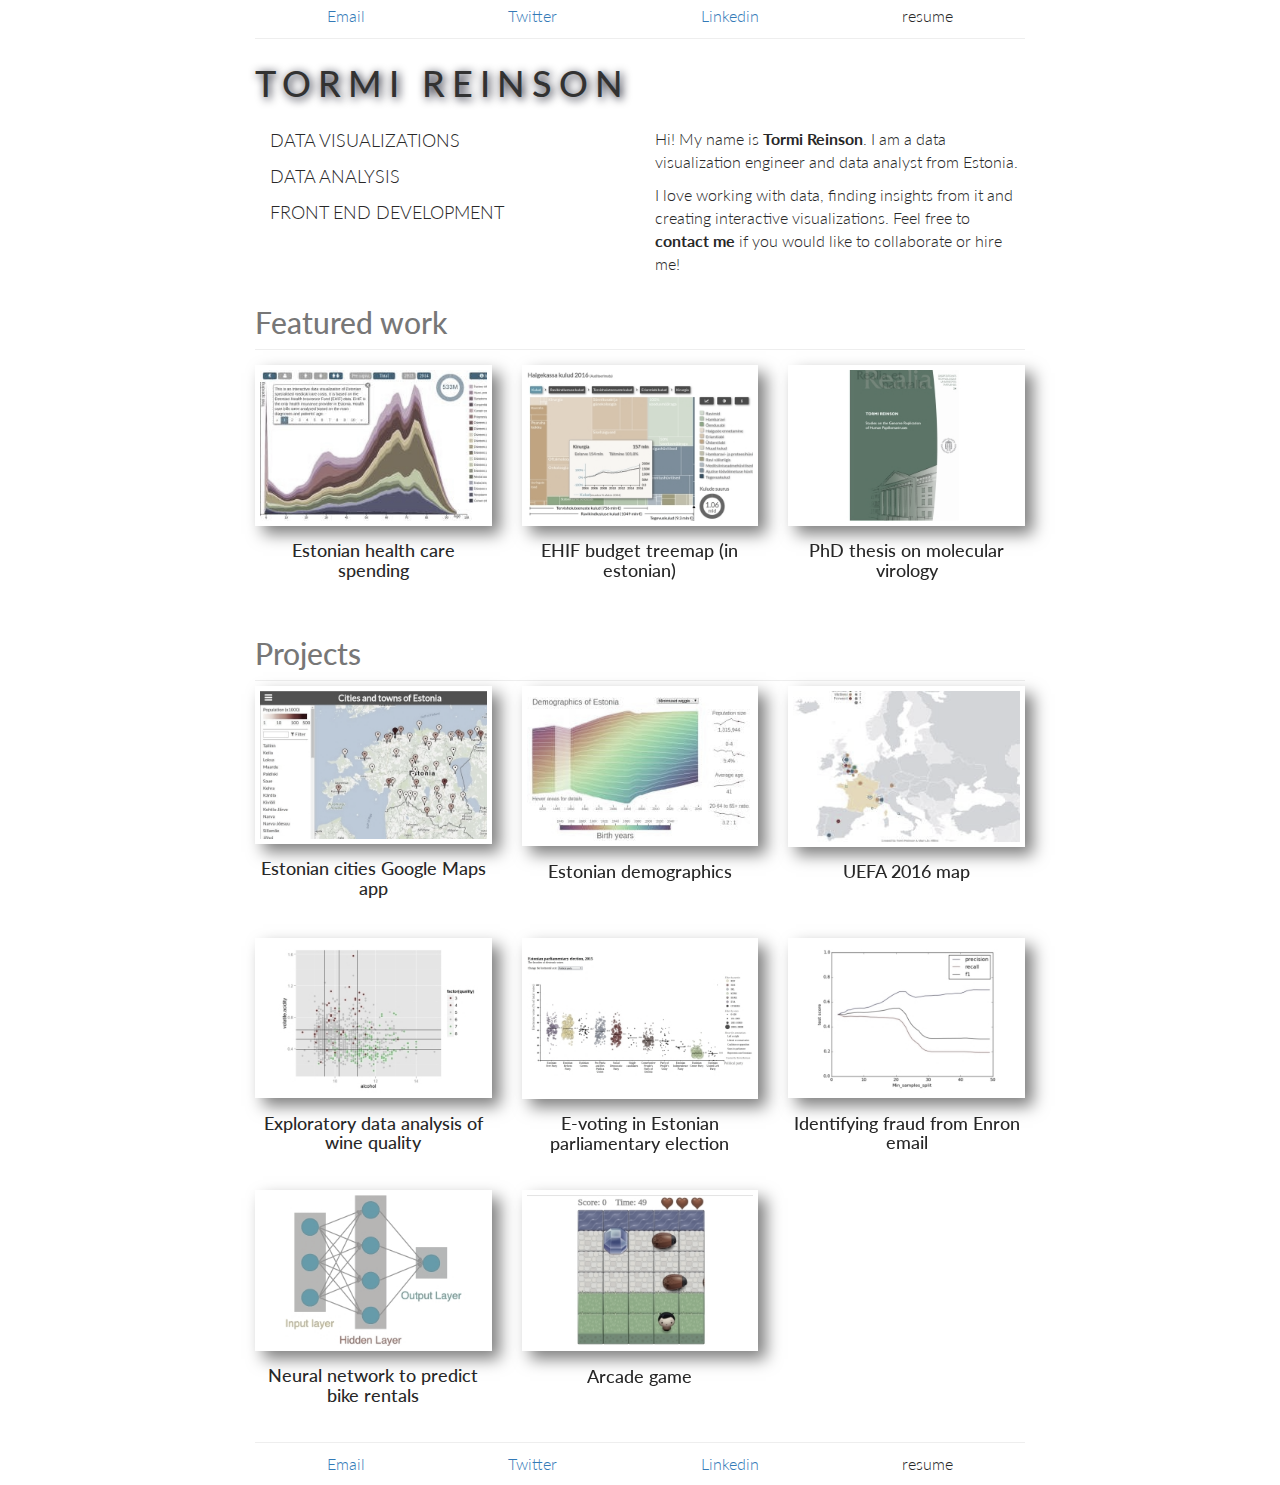
==== index.html @ 82fecbe2 "Small changes" ====
<!DOCTYPE html>
<html>
<head>
	<meta charset="utf-8">
	<meta name="author" content="Tormi Reinson">
    <meta http-equiv="X-UA-Compatible" content="IE=edge">
	<meta name="viewport" content="width=device-width, minimum-scale=1.0, initial-scale=1.0, user-scalable=yes">
	<title>Tormi Reinson web site</title>
    <link href="https://fonts.googleapis.com/css?family=Lato:100,300" rel="stylesheet">
    <link href="css/bootstrap.min.css" rel="stylesheet">
  	<link rel="stylesheet" href="css/styles.css" />
    <script src="https://d3js.org/d3.v4.js"></script>
    <script src="js/jquery-3.2.0.min.js"></script>
    <script src="js/script.js"></script>
    <script src="https://maxcdn.bootstrapcdn.com/bootstrap/3.3.7/js/bootstrap.min.js" integrity="sha384-Tc5IQib027qvyjSMfHjOMaLkfuWVxZxUPnCJA7l2mCWNIpG9mGCD8wGNIcPD7Txa" crossorigin="anonymous"></script>
    <script src="js/photo-gallery.js"></script>
</head>
<body>
    <header class="container">
        <div class="row">
            <div class="col-md-12 contacts">
                <div><a href="mailto:tormi.reinson@gmail.com?Subject=Hi!" target="_top">Email</a></div>
                <div><a href="https://twitter.com/tormireinson"> Twitter </a></div>
                <div><a href="https://www.linkedin.com/in/tormireinson/">Linkedin</a> </div>
                <div>resume</div>
            </div>
        </div>
        <div class="row hr-row" id="first-hr">
            <div class="col-md-12 hr-cols">
                <hr>
            </div>
        </div>
        <div class="row my-name">
            <div class="col-md-12">
                <h1 class="text-uppercase">Tormi Reinson</h1>
            </div>
        </div>

        <div class="row">
            <div class="col-xs-12 col-sm-5 col-md-6 keyword-wrapper">
                <p class="text-uppercase">Data visualizations</p>
                <p class="text-uppercase">Data analysis</p>
                <p class="text-uppercase">Front end development</p>
            </div>
            <div class="col-xs-12 featured-title-cols mobile-hi">
                    <h2 class="text-muted">Hi!</h2>
            </div>
            <div class="col-xs-12 mobile-hi">
                <hr>
            </div>
            <div class="row hello-text">
                <div class="col-xs-10 col-sm-7 col-md-6 my-introduction">
                    <p>Hi! My name is <b>Tormi Reinson</b>. I am a data visualization engineer and data analyst from Estonia. </p>
                    <p>I love working with data, finding insights from it and creating interactive visualizations. Feel free to <b>contact me</b> if you would like to collaborate or hire me!</p>
                </div>
            </div>
        </div>


    </header>
    <main>
        <section class="featured-work container">
            <div class="row featured-title-row">
                <div class="col-md-4 featured-title-cols">
                    <h2 class="text-muted">Featured work</h2>
                </div>
            </div>
            <div class="row hr-row" id="second-hr">
                <div class="col-md-12 hr-cols">
                    <hr>
                </div>
            </div>
            <div class="row featured-list">
                <div class="col-xs-12 col-sm-6 col-md-4 text-center link-wrapper" id="dgns" >
                    <div class="link-image">
                        <img class="img-responsive center-block " srcset="img/ehif_2x.jpg 2x" src="img/ehif.jpg" alt="Estonian health care spending graph">
                    </div>
                    <h4> Estonian health care spending </h4>
                </div>
                <div class="col-xs-12 col-sm-6 col-md-4 text-center link-wrapper" id="ehifBudget">
                    <div class="link-image">
                        <img class="img-responsive center-block" srcset="img/budget_2x.jpg 2x" src="img/budget.jpg" alt="">
                    </div>
                    <h4> EHIF budget treemap (in estonian)</h4>
                </div>
                <div class="col-xs-12 col-sm-6 col-md-4 text-center link-wrapper" id="phd" >
                    <div class="link-image">
                        <img class="img-responsive center-block" srcset="img/phd_2x.jpg 2x" src="img/phd.jpg" alt="Phd thesis thumbnail">
                    </div>
                    <h4> PhD thesis on molecular virology</h4>
                </div>
            </div>
        </section>
        <section class="projects container ">
            <div class="row featured-title-row">
                <div class="col-md-4 featured-title-cols">
                    <h2 class="text-muted">Projects</h2>
                </div>
            </div>
            <div class="row hr-row" id="third-hr">
                <div class="col-md-12 hr-cols">
                    <hr>
                </div>
            </div>
            <div class="row project-list ">
                <div class="col-xs-12 col-sm-6 col-md-4 text-center link-wrapper" id="googleMaps" >
                    <div class="link-image">
                        <img class="img-responsive center-block" srcset="img/udacity_map_2x.jpg 2x" src="img/udacity_map.jpg" alt="Google maps app thumbnail">
                    </div>
                    <h4> Estonian cities Google Maps app</h4>
                </div>
                <div class="col-xs-12 col-sm-6 col-md-4 text-center link-wrapper" id="demographics" >
                    <div class="link-image">
                        <img class="img-responsive center-block" srcset="img/demographics_2x.jpg 2x" src="img/demographics.jpg" alt="Estonian demographics graph">
                    </div>
                    <h4> Estonian demographics</h4>
                </div>
                <div class="col-xs-12 col-sm-6 col-md-4 text-center link-wrapper" id="uefa">
                    <div class="link-image">
                        <img  class="img-responsive center-block" srcset="img/map_2x.jpg 2x" src="img/map.jpg" alt="UEFA euro 2016 map">
                    </div>
                    <h4> UEFA 2016 map </h4>
                </div>
                <div class="col-xs-12 col-sm-6 col-md-4 text-center link-wrapper" id="wines" >
                    <div class="link-image">
                        <img class="img-responsive center-block" srcset="img/wines1_2x.jpg 2x" src="img/wines1.jpg" alt="Wine analysis thumbnail">
                    </div>
                    <h4> Exploratory data analysis of wine quality  </h4>
                </div>
                <div class="col-xs-12 col-sm-6 col-md-4 text-center link-wrapper" id="election" >
                    <div class="link-image">
                        <img class="img-responsive center-block" srcset="img/election_2x.jpg 2x" src="img/election.jpg" alt="Election vis thumbnail">
                    </div>
                    <h4> E-voting in Estonian parliamentary election </h4>
                </div>
                <div class="col-xs-12 col-sm-6 col-md-4 text-center link-wrapper" id="machineLearning" >
                    <div class="link-image">
                        <img class="img-responsive center-block" srcset="img/machine_learning_2x.jpg 2x" src="img/machine_learning.jpg" alt="Machine learning project thumbnail">
                    </div>
                    <h4> Identifying fraud from Enron email </h4>
                </div>
                <div class="col-xs-12 col-sm-6 col-md-4 text-center link-wrapper" id="firstNeuralNet" >
                    <div class="link-image">
                        <img class="img-responsive center-block" srcset="img/neural_network_2x.jpg 2x" src="img/neural_network.jpg" alt="Neural net thumbnail">
                    </div>
                    <h4> Neural network to predict bike rentals </h4>
                </div>
                <div class="col-xs-12 col-sm-6 col-md-4 text-center link-wrapper" id="arcadeGame">
                    <div class="link-image">
                        <img  class="img-responsive center-block" srcset="img/arcade_game_2x.jpg 2x" src="img/arcade_game.jpg" alt="Arcade game thumbnail">
                    </div>
                    <h4> Arcade game </h4>
                </div>
            </div>
        </section>

    </main>
    <footer class="container">
        <div class="row hr-row">
            <div class="col-md-12 hr-cols">
                <hr>
            </div>
        </div>
        <div class="row">
            <div class="col-md-12 contacts">
                <div><a href="mailto:tormi.reinson@gmail.com?Subject=Hi!" target="_top">Email</a></div>
                <div><a href="https://twitter.com/tormireinson"> Twitter </a></div>
                <div><a href="https://www.linkedin.com/in/tormireinson/">Linkedin</a> </div>
                <div>resume</div>
            </div>
        </div>
    </footer>
    <!-- Modal -->
    <div class="modal fade" id="projectModal" tabindex="-1" role="dialog" aria-labelledby="myModalLabel">
        <div class="modal-dialog" role="document">
            <div class="modal-content">
                <div class="modal-header">
                    <button type="button" class="close" data-dismiss="modal" aria-label="Close"><span aria-hidden="true">&times;</span></button>
                    <h4 class="modal-title" id="myModalLabel"></h4>
                </div>
                <div class="modal-body">
                    <div class="row">
                        <div class="col-xs-12 modal-media">
                            <video id="sampleMovie" src="" controls autoplay loop></video>
                            <img id="sampleImage" class="img-responsive center-block hidden " src="" alt="Modal cover photo">
                        </div>
                    </div>
                    <div class="row modal-texts">
                        <div class="col-xs-12 col-sm-3 keywords-wrapper">
                            <div class="keyword-title">Keywords</div>
                            <hr>
                            <div class="keywords"></div>
                        </div>
                        <div class="project-description col-xs-12 col-sm-9"></div>
                    </div>

                </div>
                <div class="modal-footer">
                    <a href="http://euro2016map.appspot.com/" class="btn btn-primary btn-lg" id="link-btn"></a>
                </div>
            </div>
        </div>
    </div>
</body>
</html>
---- css/styles.css ----
* {
    box-sizing: border-box;
}

body {
    font-family: 'Lato', sans-serif;
    color: rgb(40,40,40);
    font-weight: 300;
    font-size: 16px;
}

.container {
    max-width: 800px;
}

.text-muted {
    color: #777;
}

.text-thin {
    font-weight: 100;
}

.float-right {
    float: right;
}


hr {
    margin-top: 0;
    margin-bottom: 5px;
}

.contacts {
    margin-bottom: 5px;
    display: -webkit-flex;
    display: flex;
    flex-direction: row;
    flex-wrap: wrap;
    justify-content: space-around;
}

.contacts div {
    display: inline-block;
    padding: 5px;
    align-content: center;
}

.header-wrapper {
    margin-bottom: 10px;
}

.modal-texts {
    margin: 10px;
}

.project-description {
    padding-right: 3%;
    padding-left: 3%;
    margin-top: 5px;
}

.modal-title {
    font-size: 28px;
}

.link-image {
    -webkit-filter: grayscale(40%);
    filter: grayscale(70%);
}

.link-wrapper {
    margin-bottom: 2em;
    cursor: pointer;
}

.link-image{
    position: relative;
    box-shadow: 8px 8px 15px rgba(0, 0, 0, 0.5);
    -webkit-transition: all 0.6s cubic-bezier(0.165, 0.84, 0.44, 1);
    transition: all 0.6s cubic-bezier(0.165, 0.84, 0.44, 1);
    display: inline-block;
    padding: 5px;
    background: white;
    -webkit-backface-visibility: hidden;
    -ms-transform: translateZ(0); /* IE 9 */
    -webkit-transform: translateZ(0); /* Chrome, Safari, Opera */
    transform: translateZ(0);
}


.link-image::after {
    content: "";
    display: inline-block;
    position: absolute;
    z-index: 10;
    top: 0;
    left: 0;
    width: 100%;
    height: 100%;
    box-shadow: 2px 2px 5px rgba(0,0,0,0.5);
    opacity: 0;
    -webkit-transition: all 0.6s cubic-bezier(0.165, 0.84, 0.44, 1);
    transition: all 0.6s cubic-bezier(0.165, 0.84, 0.44, 1);
}

.link-wrapper:hover .link-image{
  box-shadow: 8px 8px 15px rgba(0, 0, 0, 0);
}

.link-wrapper:hover .link-image::after {
    opacity: 1;
}


#second-hr {
    margin-bottom: 10px;
}


h1 {
    letter-spacing: 7px;
    color: rgb(50,50,50);
    margin-bottom: 25px;
    text-shadow: 2px 2px 10px #060717;
}

.keyword-wrapper {
    padding-left: 5px;
    font-size: 18px;
    margin-bottom: 20px;
}

.keyword-wrapper p {
    margin-left: 25px
}

.hello-text {
    padding-left: 25px;
}


@media (max-width: 770px) {
    .keyword-wrapper p {
        display: inline;
        white-space: nowrap;
    }

    .keyword-wrapper {
        text-align: center;
    }

    .hello-text {
        padding-left: 5%;
        padding-right: 5%;
    }

    .my-name {
        text-align: center;
    }

    h1 {
        text-aling: center;
    }

    .link-wrapper {
        margin-bottom: 60px;
    }

}

@media (min-width: 770px) {
    .mobile-hi {
        display: none;
    }
}

.keywords div {
    margin-top: 6px;
    margin-right: 5px;
    background: linear-gradient(#9799b5,#454650);
    color: white;
    border-radius: 3px;
    padding: 4px;
    font-weight: 600;
    display: inline-block;
    box-shadow: 2px 2px 5px grey;
    font-size: 14px;
}

.keyword-title {
    font-size:20px;
}

.modal-header {
    background: linear-gradient(#363b85,#202678);
    color: white;
    border: #363b85;
}

.modal-body {
    background: linear-gradient(#333333,white 1%);
}

.btn-primary {
    background: linear-gradient(#272e91,#1c2169);
    box-shadow: 2px 2px 5px grey;
}

.close {
    color: white;
    opacity: 0.7;
}

.link-wrapper{
    height: 220px;
}

.modal-media video{
    width: 100%
}

.hidden {
    display: none;
}
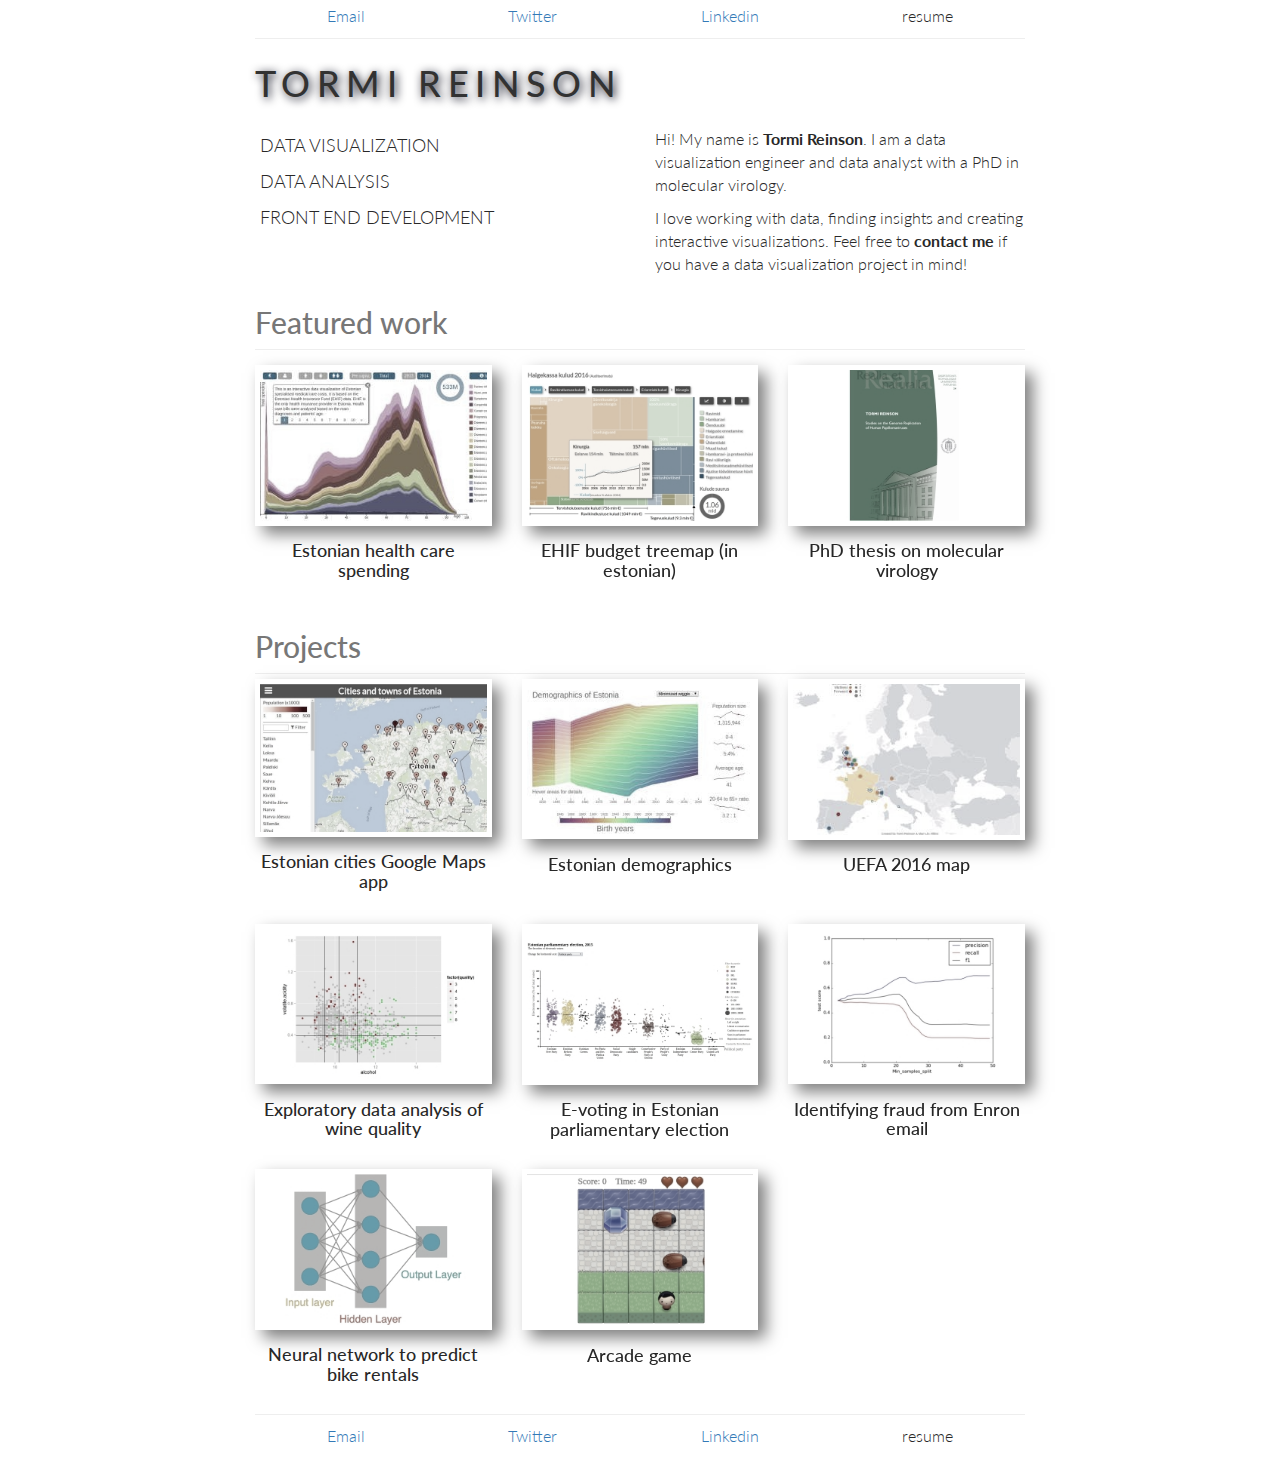
==== commit 0773da68: "New layout and videos" ====
--- a/index.html
+++ b/index.html
@@ -35,12 +35,13 @@
                 <h1 class="text-uppercase">Tormi Reinson</h1>
             </div>
         </div>
-
+    </header>
+    <div class="container">
         <div class="row">
-            <div class="col-xs-12 col-sm-5 col-md-6 keyword-wrapper">
-                <p class="text-uppercase">Data visualizations</p>
-                <p class="text-uppercase">Data analysis</p>
-                <p class="text-uppercase">Front end development</p>
+            <div class="col-xs-6 col-md-6 sub-heading">
+                <span class="text-uppercase">Data visualization</span>
+                <span class="text-uppercase">Data analysis</span>
+                <span class="text-uppercase">Front end development</span>
             </div>
             <div class="col-xs-12 featured-title-cols mobile-hi">
                     <h2 class="text-muted">Hi!</h2>
@@ -49,15 +50,16 @@
                 <hr>
             </div>
             <div class="row hello-text">
-                <div class="col-xs-10 col-sm-7 col-md-6 my-introduction">
-                    <p>Hi! My name is <b>Tormi Reinson</b>. I am a data visualization engineer and data analyst from Estonia. </p>
-                    <p>I love working with data, finding insights from it and creating interactive visualizations. Feel free to <b>contact me</b> if you would like to collaborate or hire me!</p>
-                </div>
-            </div>
-        </div>
-
-
-    </header>
+                <div class="col-xs-6 col-sm-6 col-md-6 my-introduction">
+                    <p>Hi! My name is <b>Tormi Reinson</b>. I am a data visualization engineer and data analyst with a PhD in molecular virology. </p>
+                    <p>I love working with data, finding insights and creating interactive visualizations. Feel free to <b>contact me</b> if you have a data visualization project in mind!</p>
+                </div>
+            </div>
+        </div>
+    </div>
+
+
+
     <main>
         <section class="featured-work container">
             <div class="row featured-title-row">
@@ -129,7 +131,7 @@
                 </div>
                 <div class="col-xs-12 col-sm-6 col-md-4 text-center link-wrapper" id="election" >
                     <div class="link-image">
-                        <img class="img-responsive center-block" srcset="img/election_2x.jpg 2x" src="img/election.jpg" alt="Election vis thumbnail">
+                        <img class="img-responsive center-block" srcset="img/elections_2x.jpg 2x" src="img/election.jpg" alt="Election vis thumbnail">
                     </div>
                     <h4> E-voting in Estonian parliamentary election </h4>
                 </div>
--- a/css/styles.css
+++ b/css/styles.css
@@ -24,7 +24,6 @@
 .float-right {
     float: right;
 }
-
 
 hr {
     margin-top: 0;
@@ -55,8 +54,6 @@
 }
 
 .project-description {
-    padding-right: 3%;
-    padding-left: 3%;
     margin-top: 5px;
 }
 
@@ -69,10 +66,6 @@
     filter: grayscale(70%);
 }
 
-.link-wrapper {
-    margin-bottom: 2em;
-    cursor: pointer;
-}
 
 .link-image{
     position: relative;
@@ -119,10 +112,11 @@
 
 
 h1 {
-    letter-spacing: 7px;
+    letter-spacing: 0.5vw;
     color: rgb(50,50,50);
     margin-bottom: 25px;
     text-shadow: 2px 2px 10px #060717;
+
 }
 
 .keyword-wrapper {
@@ -131,48 +125,23 @@
     margin-bottom: 20px;
 }
 
-.keyword-wrapper p {
-    margin-left: 25px
-}
-
 .hello-text {
     padding-left: 25px;
 }
 
 
 @media (max-width: 770px) {
-    .keyword-wrapper p {
+    .sub-heading {
         display: inline;
         white-space: nowrap;
     }
 
-    .keyword-wrapper {
-        text-align: center;
-    }
 
     .hello-text {
         padding-left: 5%;
         padding-right: 5%;
     }
 
-    .my-name {
-        text-align: center;
-    }
-
-    h1 {
-        text-aling: center;
-    }
-
-    .link-wrapper {
-        margin-bottom: 60px;
-    }
-
-}
-
-@media (min-width: 770px) {
-    .mobile-hi {
-        display: none;
-    }
 }
 
 .keywords div {
@@ -214,6 +183,8 @@
 
 .link-wrapper{
     height: 220px;
+    cursor: pointer;
+    margin-bottom: 60px;
 }
 
 .modal-media video{
@@ -222,4 +193,47 @@
 
 .hidden {
     display: none;
-}+}
+
+.mobile-hi {
+    display: none;
+}
+
+.sub-heading span {
+    display: block;
+    font-size: 18px;
+    padding: 5px;
+}
+
+
+@media (max-width: 600px) {
+    .mobile-hi {
+        display: inherit;
+    }
+    .my-introduction,
+    .sub-heading {
+        width: 100%;
+    }
+
+    h1 {
+        font-size: 9vw;
+        margin-bottom: 2vw;
+    }
+    .modal-title {
+        font-size: 21px;
+    }
+    .my-name {
+        text-align: center;
+    }
+    .sub-heading span {
+        text-align: center;
+        width: 100%;
+        padding: 0;
+    }
+}
+
+@media (min-width: 993px){
+    .link-wrapper {
+        margin-bottom: 25px;
+    }
+}
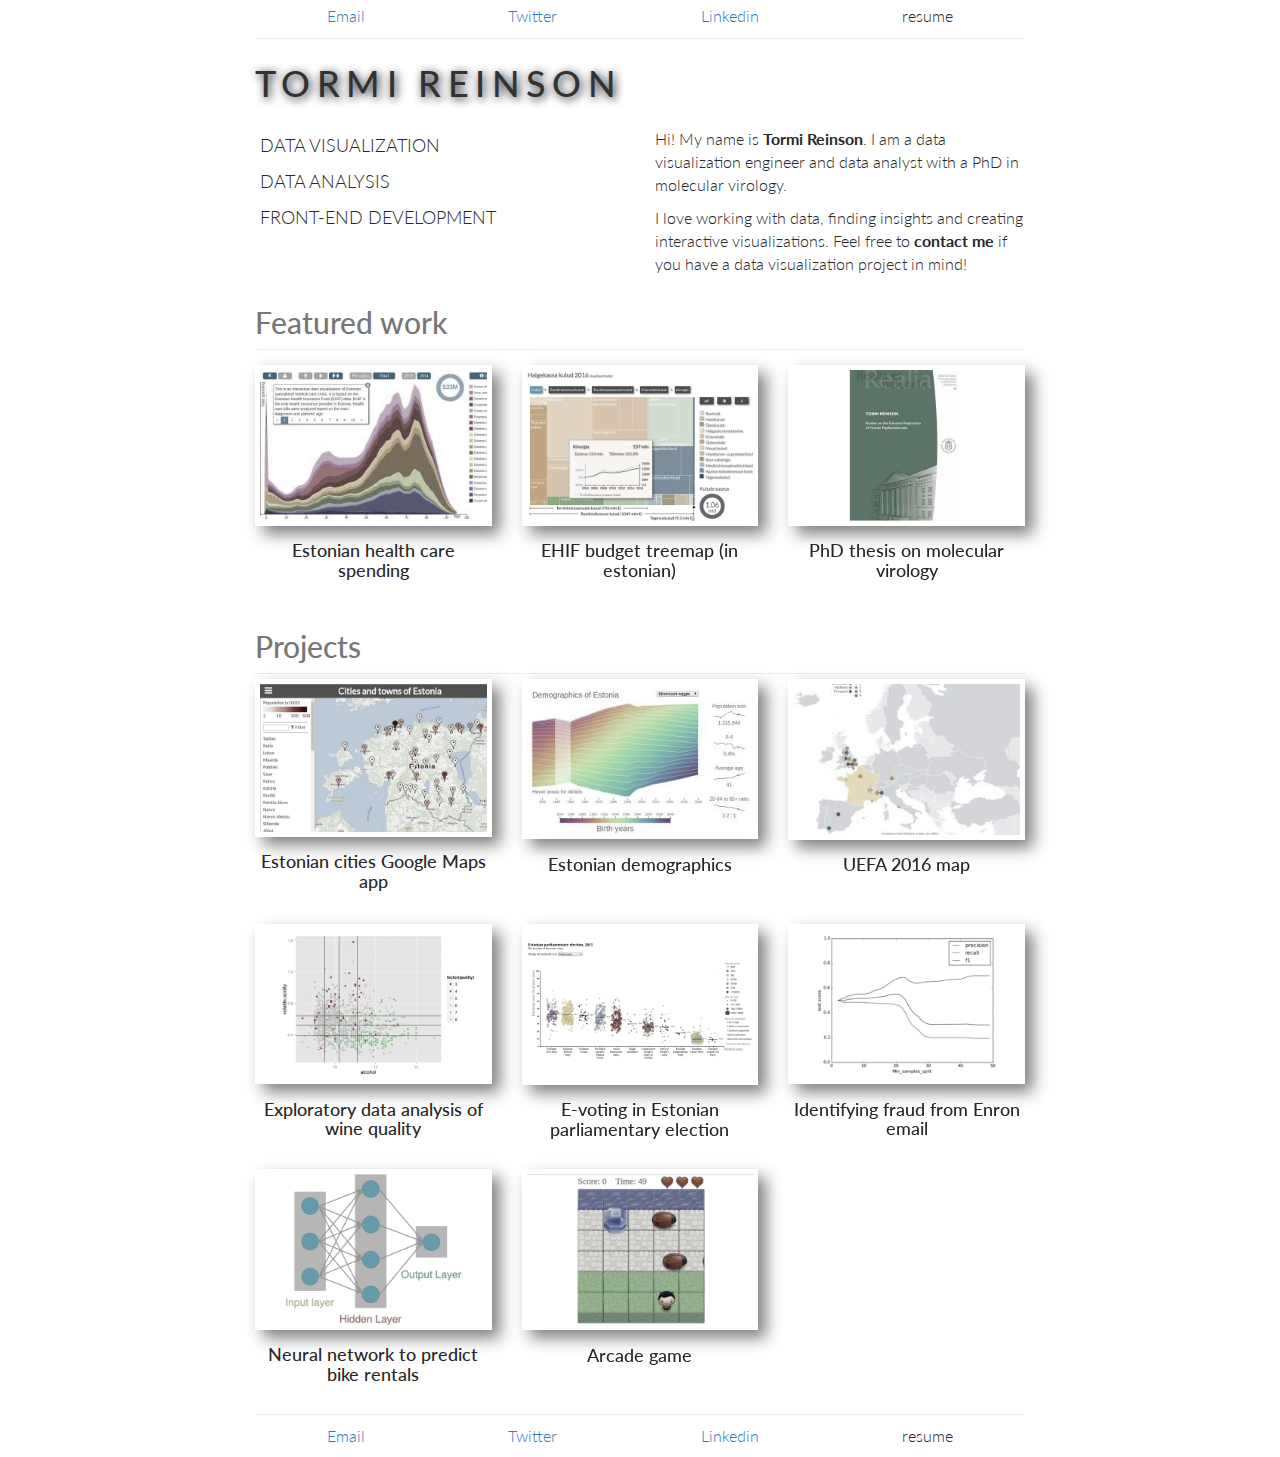
==== commit e779d556: "updated submodule" ====
--- a/index.html
+++ b/index.html
@@ -41,7 +41,7 @@
             <div class="col-xs-6 col-md-6 sub-heading">
                 <span class="text-uppercase">Data visualization</span>
                 <span class="text-uppercase">Data analysis</span>
-                <span class="text-uppercase">Front end development</span>
+                <span class="text-uppercase">Front-end development</span>
             </div>
             <div class="col-xs-12 featured-title-cols mobile-hi">
                     <h2 class="text-muted">Hi!</h2>
@@ -52,7 +52,7 @@
             <div class="row hello-text">
                 <div class="col-xs-6 col-sm-6 col-md-6 my-introduction">
                     <p>Hi! My name is <b>Tormi Reinson</b>. I am a data visualization engineer and data analyst with a PhD in molecular virology. </p>
-                    <p>I love working with data, finding insights and creating interactive visualizations. Feel free to <b>contact me</b> if you have a data visualization project in mind!</p>
+                    <p>I love working with data, finding insights and creating interactive visualizations. Feel free to <a href="mailto:tormi.reinson@gmail.com?Subject=Hi!"><b>contact me</b></a> if you have a data visualization project in mind!</p>
                 </div>
             </div>
         </div>
--- a/css/styles.css
+++ b/css/styles.css
@@ -237,3 +237,7 @@
         margin-bottom: 25px;
     }
 }
+
+.my-introduction p a {
+    color: rgb(40,40,40);
+}
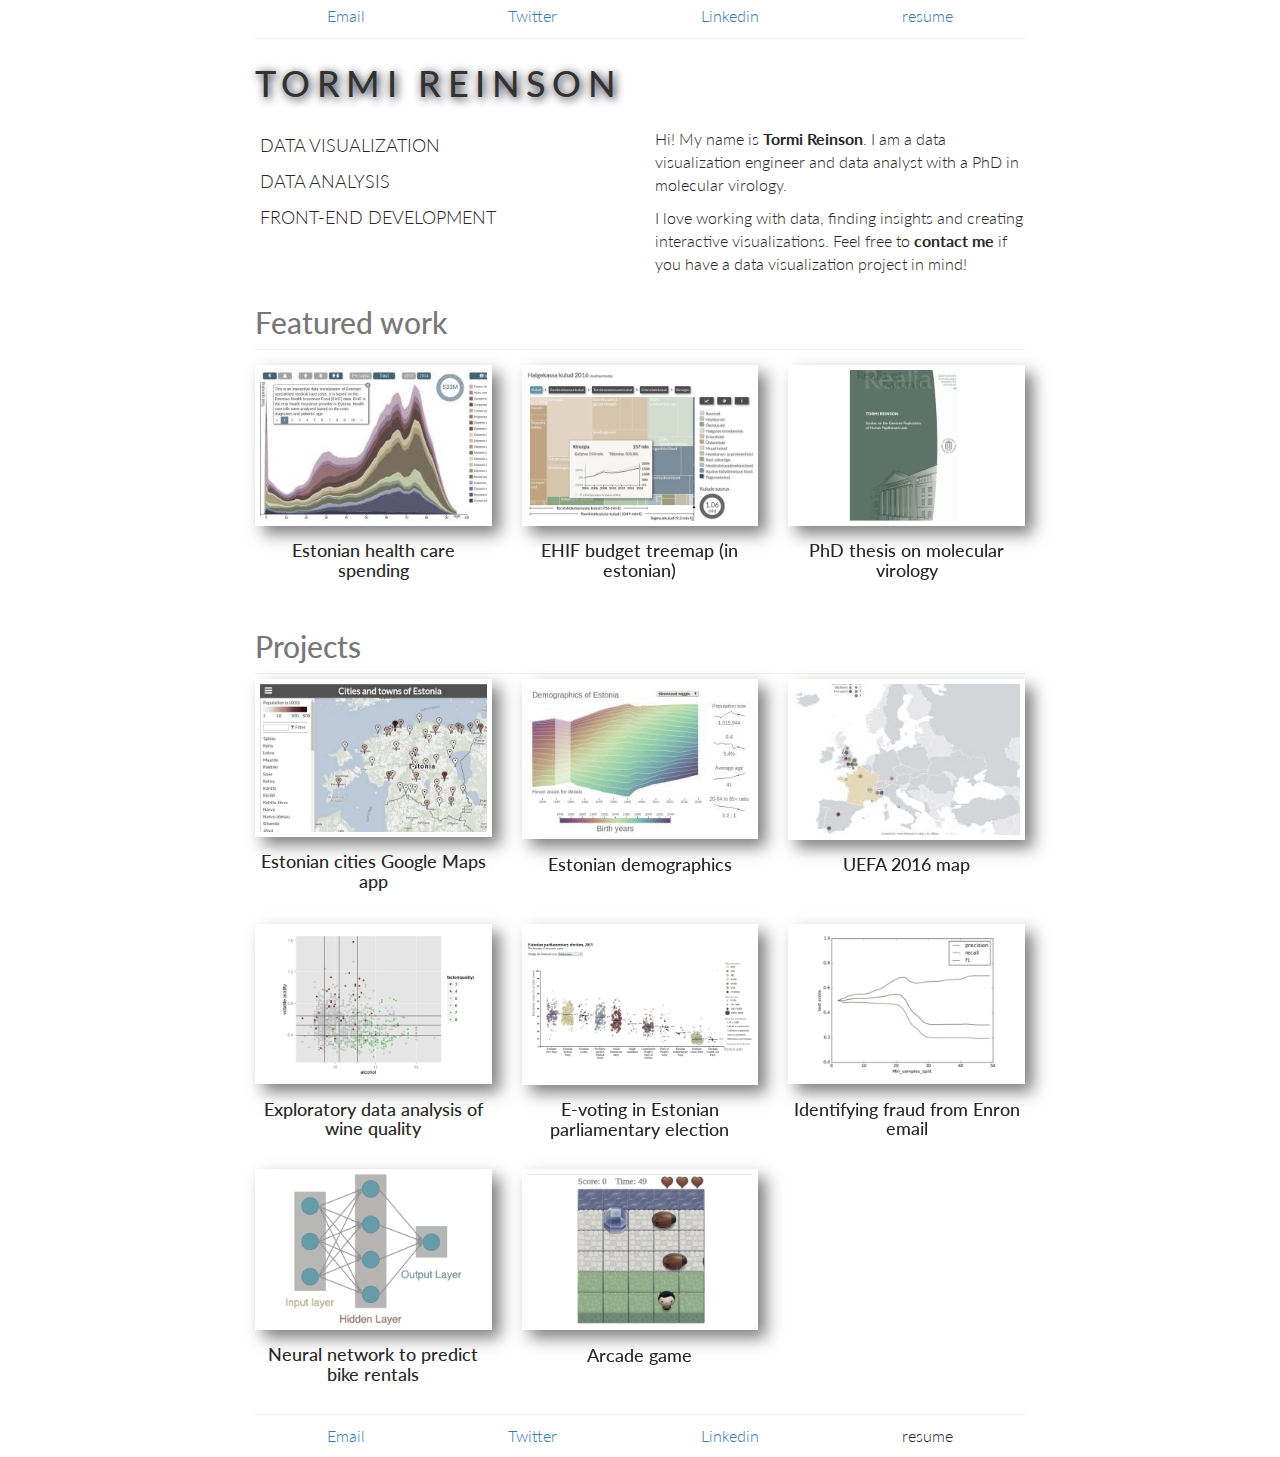
==== commit 48458ed9: "Added resume for download" ====
--- a/index.html
+++ b/index.html
@@ -13,7 +13,6 @@
     <script src="js/jquery-3.2.0.min.js"></script>
     <script src="js/script.js"></script>
     <script src="https://maxcdn.bootstrapcdn.com/bootstrap/3.3.7/js/bootstrap.min.js" integrity="sha384-Tc5IQib027qvyjSMfHjOMaLkfuWVxZxUPnCJA7l2mCWNIpG9mGCD8wGNIcPD7Txa" crossorigin="anonymous"></script>
-    <script src="js/photo-gallery.js"></script>
 </head>
 <body>
     <header class="container">
@@ -22,7 +21,7 @@
                 <div><a href="mailto:tormi.reinson@gmail.com?Subject=Hi!" target="_top">Email</a></div>
                 <div><a href="https://twitter.com/tormireinson"> Twitter </a></div>
                 <div><a href="https://www.linkedin.com/in/tormireinson/">Linkedin</a> </div>
-                <div>resume</div>
+                <div><a href="Tormi_Reinson.pdf" download>resume</a></div>
             </div>
         </div>
         <div class="row hr-row" id="first-hr">
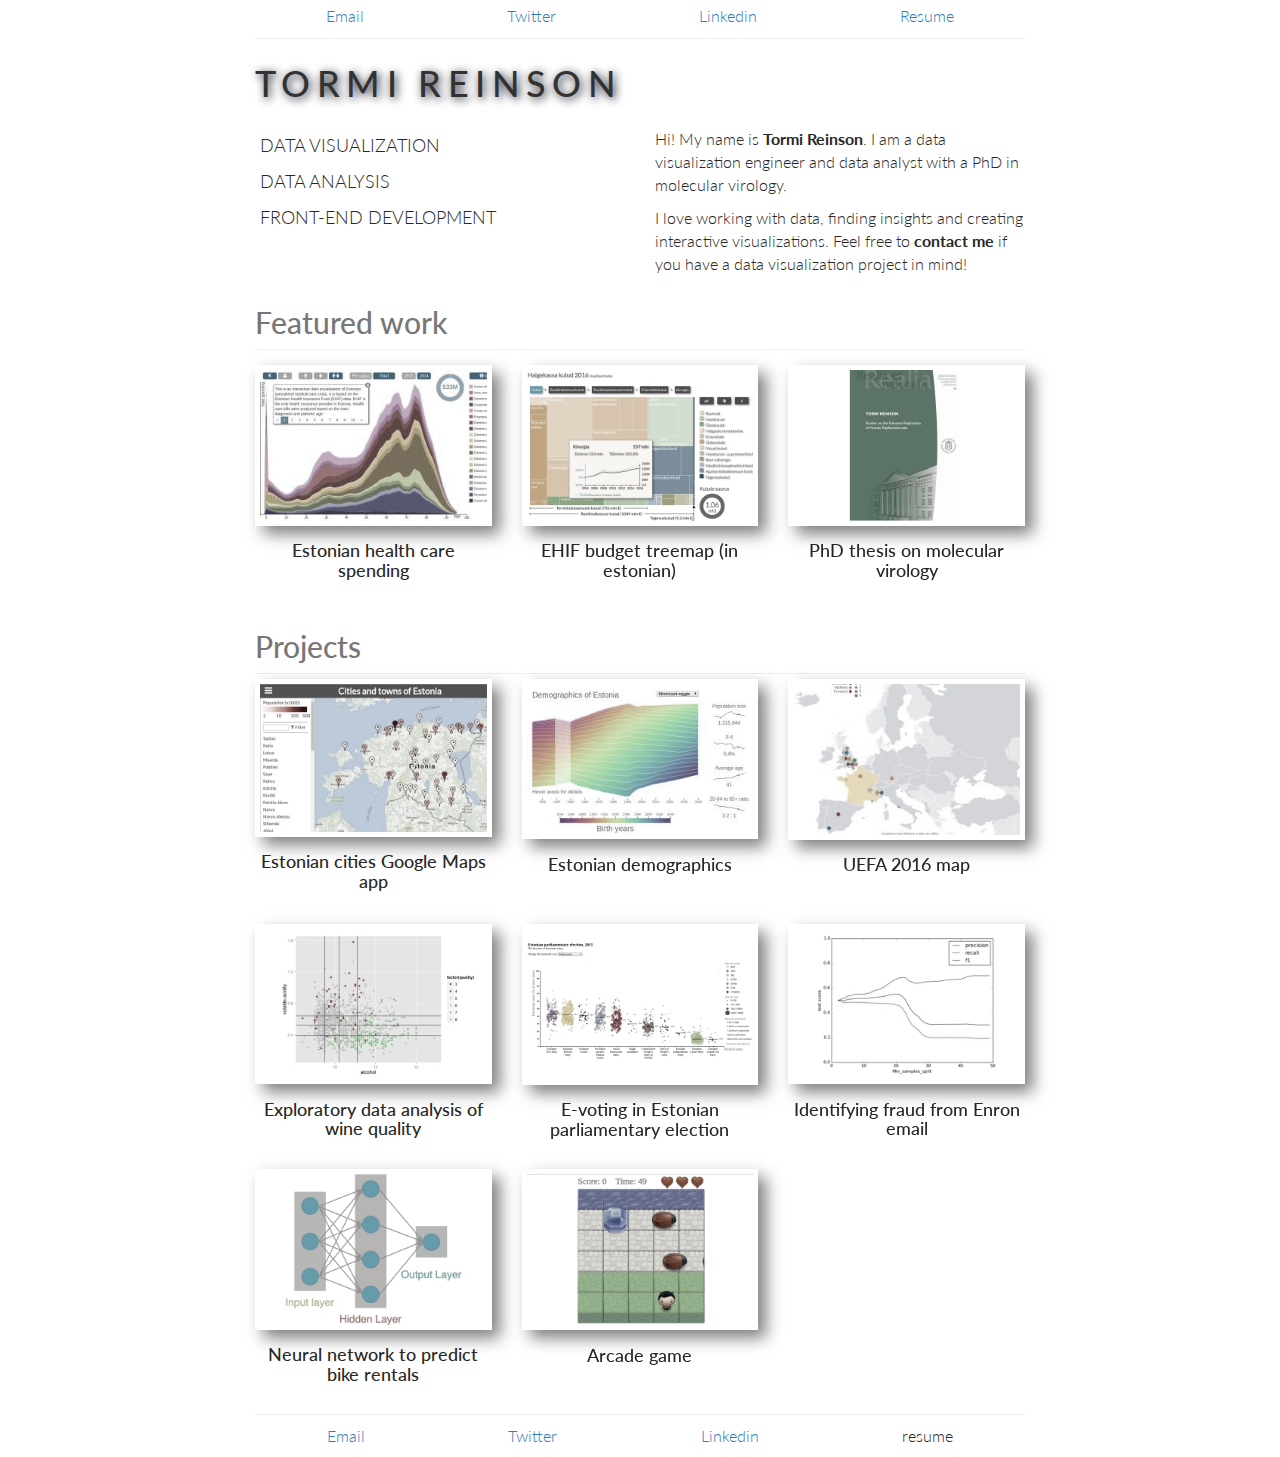
==== commit 184d789c: "Capitalized resume" ====
--- a/index.html
+++ b/index.html
@@ -21,7 +21,7 @@
                 <div><a href="mailto:tormi.reinson@gmail.com?Subject=Hi!" target="_top">Email</a></div>
                 <div><a href="https://twitter.com/tormireinson"> Twitter </a></div>
                 <div><a href="https://www.linkedin.com/in/tormireinson/">Linkedin</a> </div>
-                <div><a href="Tormi_Reinson.pdf" download>resume</a></div>
+                <div><a href="Tormi_Reinson.pdf" download>Resume</a></div>
             </div>
         </div>
         <div class="row hr-row" id="first-hr">
